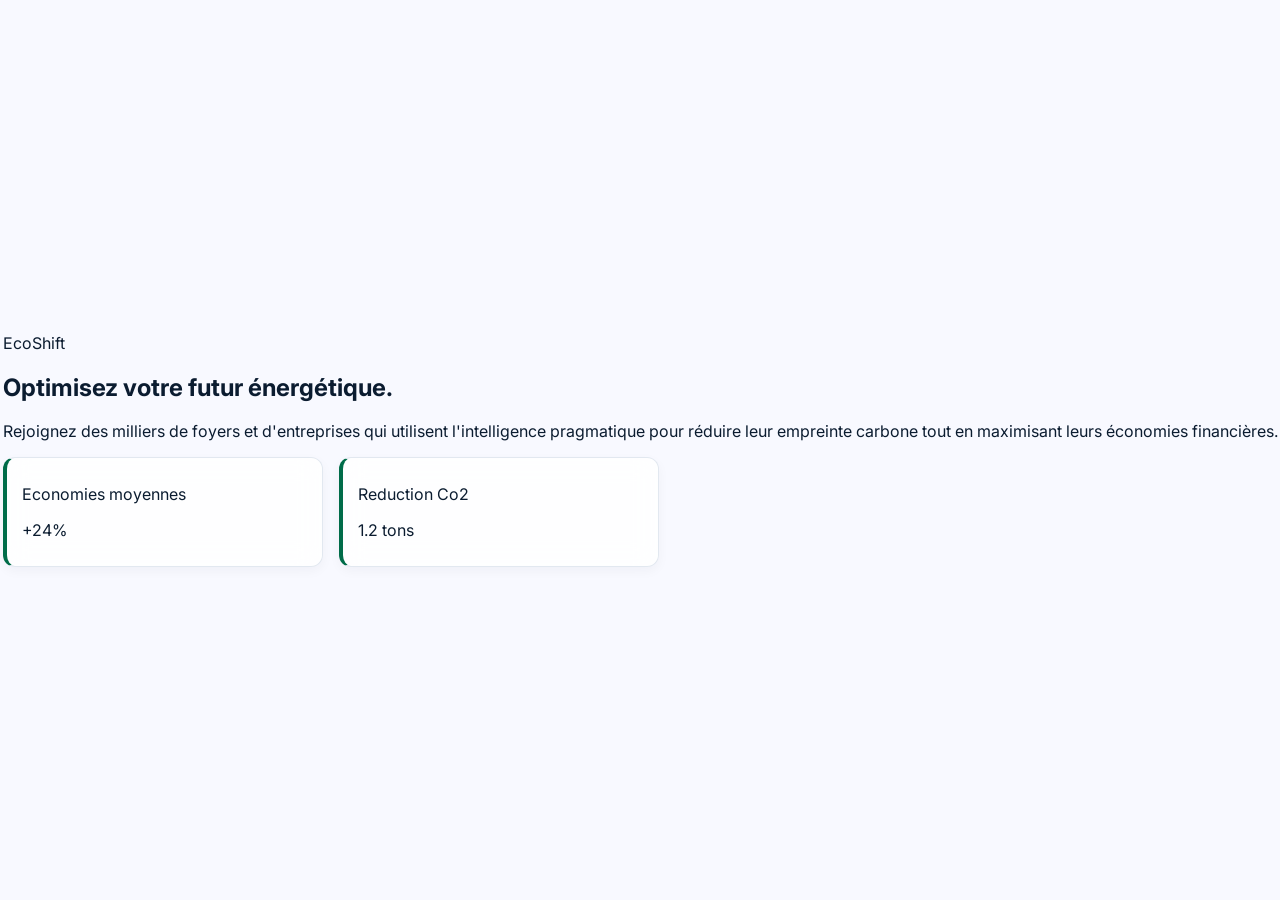
==== Lumio-App/src/main/resources/templates/login.html @ e8999843 "Start working on login page" ====
<!DOCTYPE html>
<html lang="en">

<head>
    <meta charset="UTF-8">
    <meta name="viewport" content="width=device-width, initial-scale=1.0">
    <title>page de connexion</title>
    <link rel="stylesheet" href="../static/style/login.css" th:href="@{/style/login.css}" />
</head>

<body>

    <section class="login-container">
        <div class="login-description">
            <div class="logo">EcoShift</div>
            <div class="login-content">
                <h2>Optimisez votre futur énergétique.</h2>
            </div>
            <div class="login-text-description">
                <p>Rejoignez des milliers de foyers et d'entreprises qui utilisent l'intelligence
                    pragmatique pour réduire leur empreinte carbone tout en maximisant leurs
                    économies financières.</p>
            </div>
            <div class="potential-rewards">
                <div class="financial-reduction">
                    <p>Economies moyennes</p>
                    <p>+24%</p>
                </div>
                <div class="co2-reduction">
                    <p>Reduction Co2</p>
                    <p>1.2 tons</p>
                </div>
            </div>

        </div>

        <div class="login-form">

        </div>
    </section>

</body>

</html>
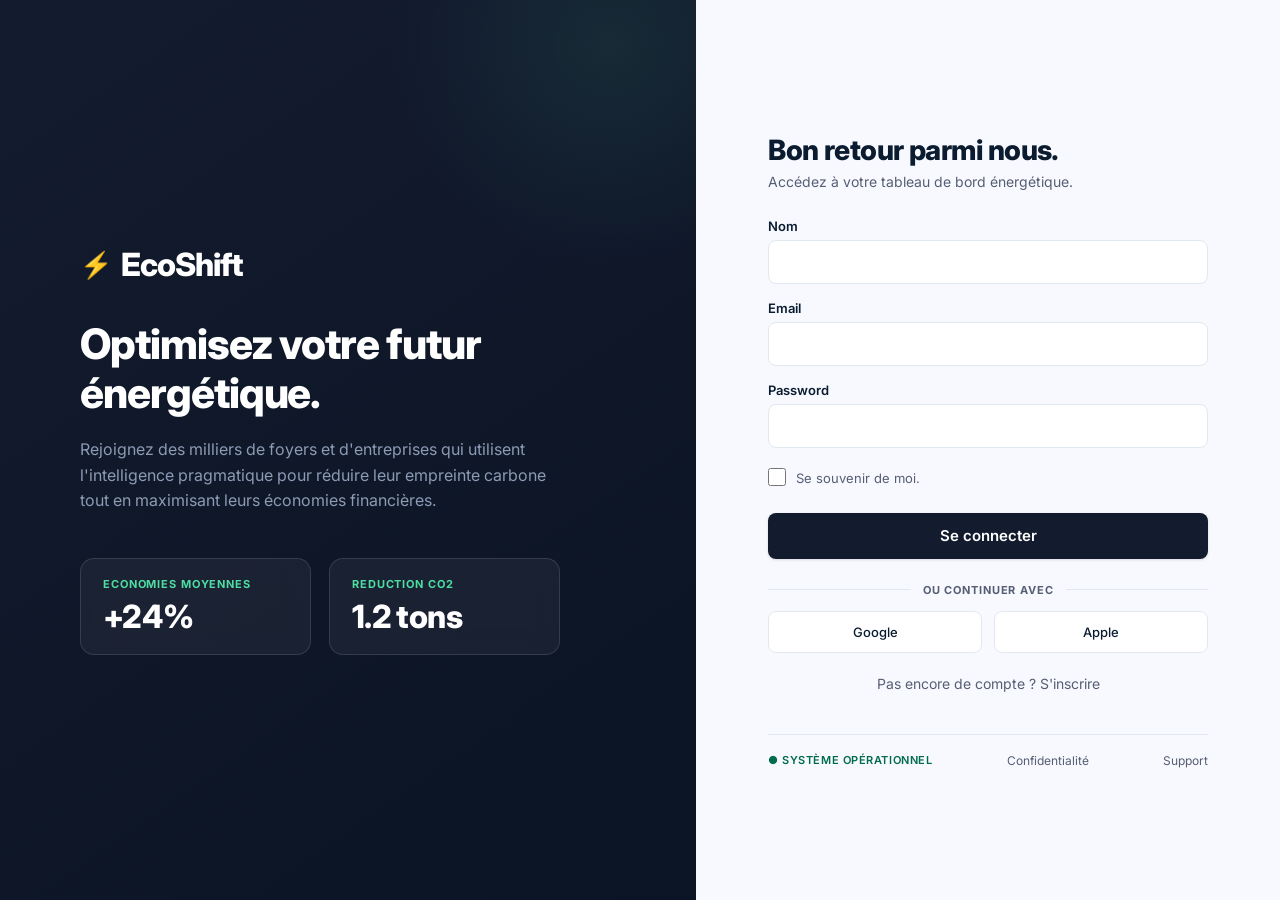
==== commit e3b78808: "adding 90% of the login page functionality" ====
--- a/Lumio-App/src/main/resources/templates/login.html
+++ b/Lumio-App/src/main/resources/templates/login.html
@@ -10,8 +10,9 @@
 
 <body>
 
-    <section class="login-container">
-        <div class="login-description">
+    <section class="login-container"
+        style="display: flex; flex-direction: row; justify-content: space-between; align-items: center;">
+        <div class="login-description" style="display: flex; flex-direction: column; align-items: left;">
             <div class="logo">EcoShift</div>
             <div class="login-content">
                 <h2>Optimisez votre futur énergétique.</h2>
@@ -36,6 +37,48 @@
 
         <div class="login-form">
 
+            <div class="login-form-title">
+                <h3>Bon retour parmi nous.</h3>
+                <p>Accédez à votre tableau de bord énergétique.</p>
+            </div>
+            <form class="login-form">
+                <div>
+                    <label for="name">Nom</label> <br />
+                    <input type="name" id="name" required />
+                </div>
+                <div>
+                    <label for="email">Email</label> <br />
+                    <input type="text" id="email" name="email" required />
+                </div>
+                <div>
+                    <label for="password">Password</label> <br />
+                    <input type="password" name="password" required />
+                </div>
+                <div class="remember">
+                    <span><input type="checkbox" class="remember-accepted" /></span>
+                    <span>Se souvenir de moi.</span>
+                </div>
+                <div>
+                    <button class="login-button" type="submit">Se connecter</button>
+                </div>
+                <div class="connect">
+                    <div>
+                        <span>OU CONTINUER AVEC</span>
+                    </div>
+                    <div>
+                        <div></div>
+                        <div></div>
+                    </div>
+                    <div>
+                        <div>Pas encore de compte ? S'inscrire</div>
+                    </div>
+                    <div class="support">
+                        <div>confidentialité</div>
+                        <div>Support</div>
+                    </div>
+                </div>
+            </form>
+
         </div>
     </section>
 
